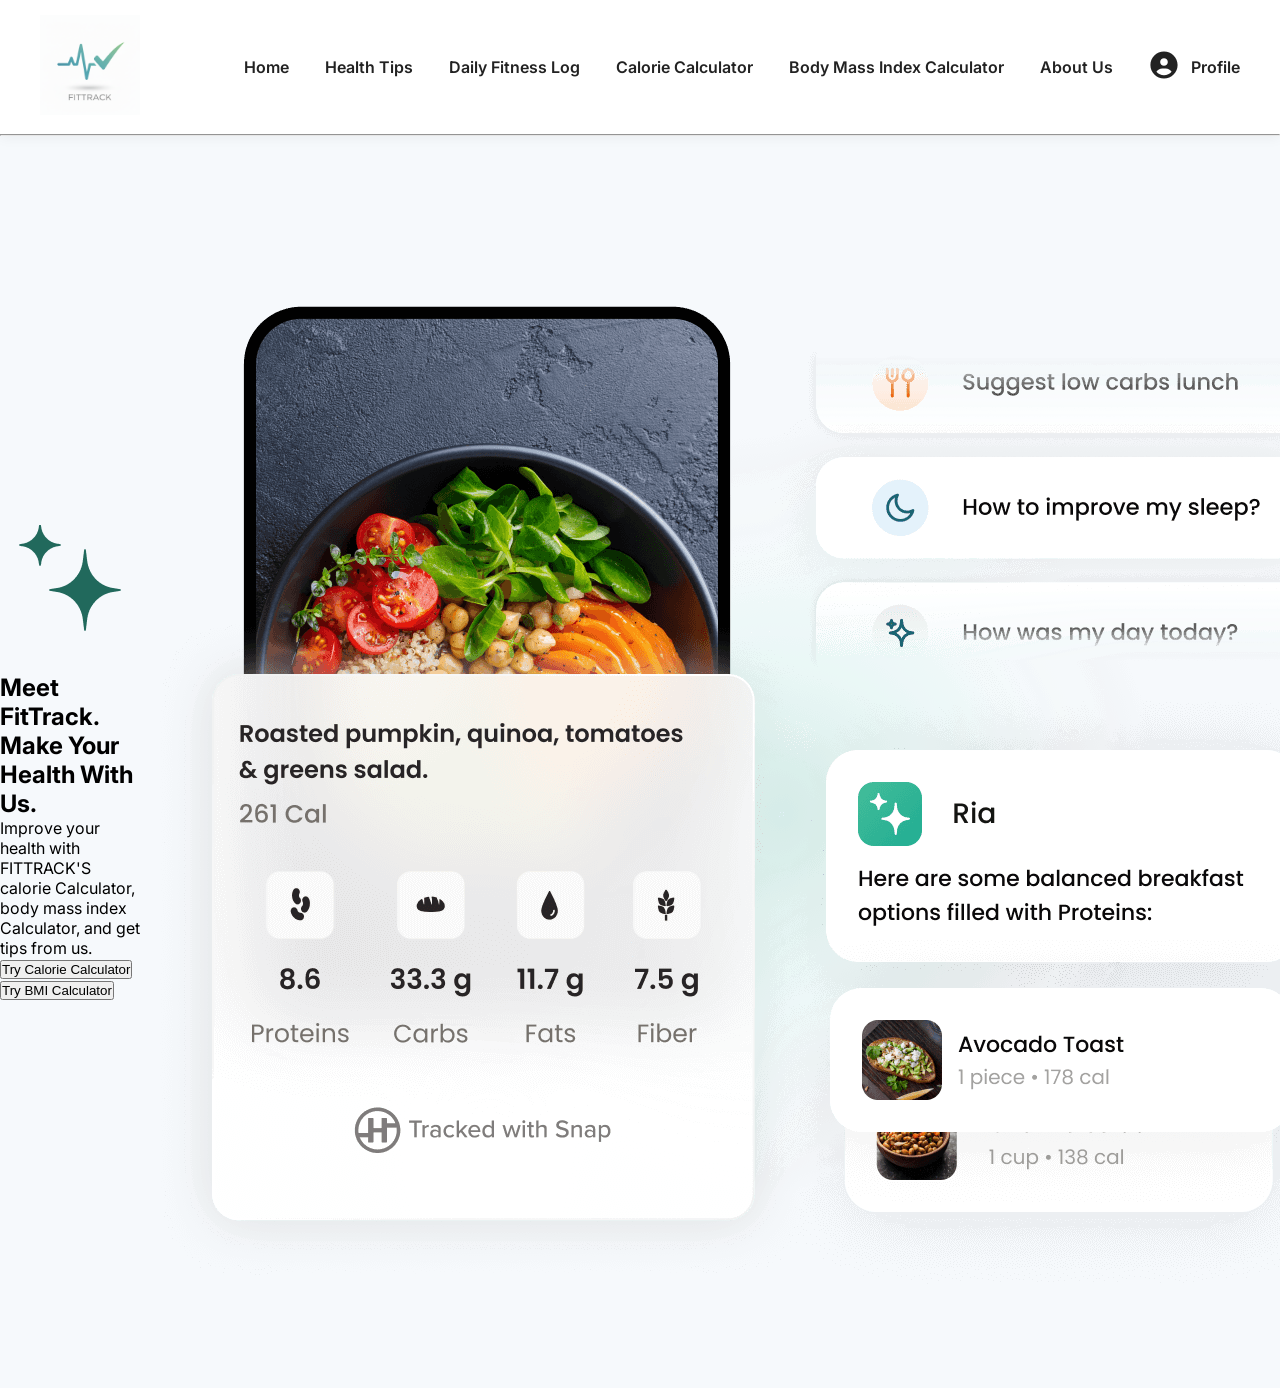
==== index.html @ a185b59d "yahya doctor" ====
<!DOCTYPE html>
<html lang="en">

<head>
    <meta charset="UTF-8">
    <meta name="viewport" content="width=device-width, initial-scale=1.0">
    <title>FitTrack – Your Daily Wellness Companion</title>
    <meta name="description"
        content="FitTrack is your simple daily wellness companion.
Log your workouts, track your progress, and get quick health tips that keep you motivated every day. With smart JS-based reminders, FitTrack gently nudges you to stay consistent—so building healthy habits feels easy and natural.">
    <link rel="icon" href="logo.png">
    <link rel="stylesheet" href="style.css">
    <style>
        @import url('https://fonts.googleapis.com/css2?family=Inter:ital,opsz,wght@0,14..32,100..900;1,14..32,100..900&family=Mozilla+Headline:wght@200..700&family=Nata+Sans:wght@100..900&family=Nunito+Sans:ital,opsz,wght@0,6..12,200..1000;1,6..12,200..1000&family=Open+Sans:ital,wght@0,300..800;1,300..800&family=Roboto+Mono:ital,wght@0,100..700;1,100..700&family=Roboto:ital,wght@0,100..900;1,100..900&family=Stack+Sans+Text:wght@200..700&display=swap');
    </style>
</head>

<body>
    <section class="header">
        <div class="navbar">
            <div class="logo">
                <a href="index.html"><img src="logo.png" alt="logo"></a>
            </div>
            <div class="tabs">
                <nav>
                    <ul>
                        <li><a href="index.html">Home</a></li>
                        <li><a href="healthtips.html">Health Tips</a></li>
                        <li><a href="dailyfitnesslog.html">Daily Fitness Log</a></li>
                        <li><a href="calorietracker.html">Calorie Calculator</a></li>
                        <li><a href="bodymassindextracker.html">Body Mass Index Calculator</a></li>
                        <li><a href="aboutus.html">About Us</a></li>
                    </ul>
                </nav>

                <div class="profile">
                    <div class="icon">
                        <a href="profile.html"><svg xmlns="http://www.w3.org/2000/svg" viewBox="0 0 640 640">
                                <path
                                    d="M463 448.2C440.9 409.8 399.4 384 352 384L288 384C240.6 384 199.1 409.8 177 448.2C212.2 487.4 263.2 512 320 512C376.8 512 427.8 487.3 463 448.2zM64 320C64 178.6 178.6 64 320 64C461.4 64 576 178.6 576 320C576 461.4 461.4 576 320 576C178.6 576 64 461.4 64 320zM320 336C359.8 336 392 303.8 392 264C392 224.2 359.8 192 320 192C280.2 192 248 224.2 248 264C248 303.8 280.2 336 320 336z" />
                            </svg></a>
                    </div>
                    <div><a href="profile.html">Profile</a></div>
                </div>
            </div>
        </div>
    </section>
    <hr>

    <section class="main">
        <div class="first">
            <div class="left">
                <img src="Sparkle.png" alt="icon">
                <h2><span>Meet FitTrack.</span><br>Make Your Health With Us.</h2>
                <p>Improve your health with FITTRACK'S calorie Calculator, body mass index Calculator, and get tips from us.
                </p>
                <button>Try Calorie Calculator</button>
                <button>Try BMI Calculator</button>
            </div>
            <div class="right">
                <img src="Ba.png">
            </div>
        </div>
    </section>

</body>

</html>
---- style.css ----
* {
  margin: 0;
  padding: 0;
}
body {
  font-family: "Inter", sans-serif;
  font-optical-sizing: auto;
  font-style: normal;
  background: #f6f9fc;
}

/* ----- NAVBAR ----- */
.header {
  width: 100%;
  background: #ffffff;
  box-shadow: 0 4px 12px rgba(0, 0, 0, 0.05);
  position: sticky;
  top: 0;
  z-index: 100;
}

.navbar {
  max-width: 1200px;
  padding: 15px 40px;
  margin: auto;
  display: flex;
  justify-content: space-between;
  align-items: center;
}

/* Logo */
.logo img {
  height: 100px;
  width: auto;
}

/* Tabs */
.tabs {
  display: flex;
  justify-content: space-evenly;
  align-items: center;
}

.tabs nav ul {
  display: flex;
  list-style: none;
  gap: 28px;
}

.tabs nav ul li a {
  text-decoration: none;
  color: #222;
  font-weight: 600;
  font-size: 16px;
  padding: 8px 4px;
  transition: 0.3s ease;
  border-bottom: 3px solid transparent;
}

.tabs nav ul li a:hover {
  color: #28a745;
  /* Fitness green */
  border-bottom: 3px solid #28a745;
}

/* Profile Section */
.profile {
  display: flex;
  align-items: center;
  gap: 10px;
  margin-left: 30px;
}

.profile svg {
  width: 34px;
  height: 34px;
  fill: #222;
  transition: 0.3s;
}

.profile svg:hover {
  fill: #28a745;
}

.profile a {
  text-decoration: none;
  color: #222;
  font-weight: 600;
  transition: 0.3s;
}

.profile a:hover {
  color: #28a745;
}

/* Responsive */
@media (max-width: 850px) {
  .tabs nav ul {
    gap: 15px;
  }
}

@media (max-width: 650px) {
  .navbar {
    flex-direction: column;
    gap: 15px;
  }
}

/*----------------main-----------------*/

.first{
    height: auto;
    display: flex;
    justify-content: space-evenly;
    align-items: center;
}
.left
{
    
}
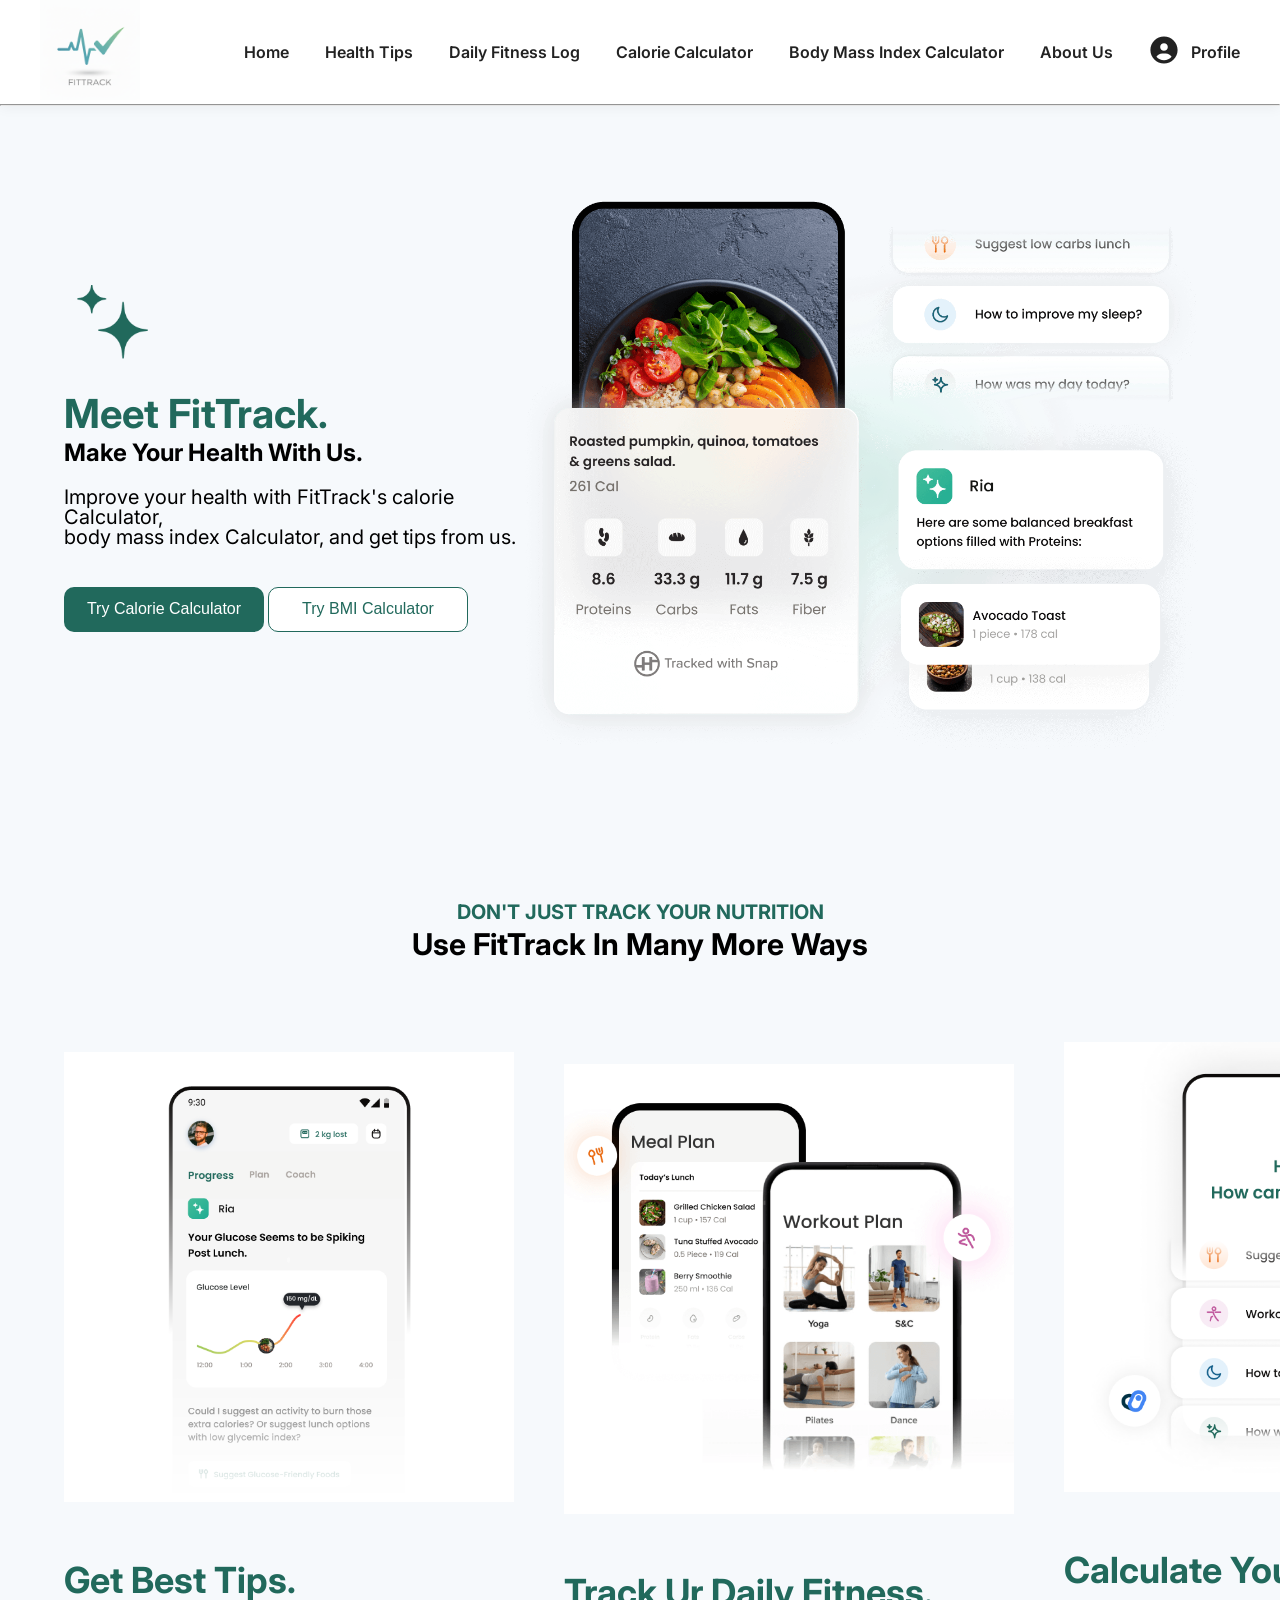
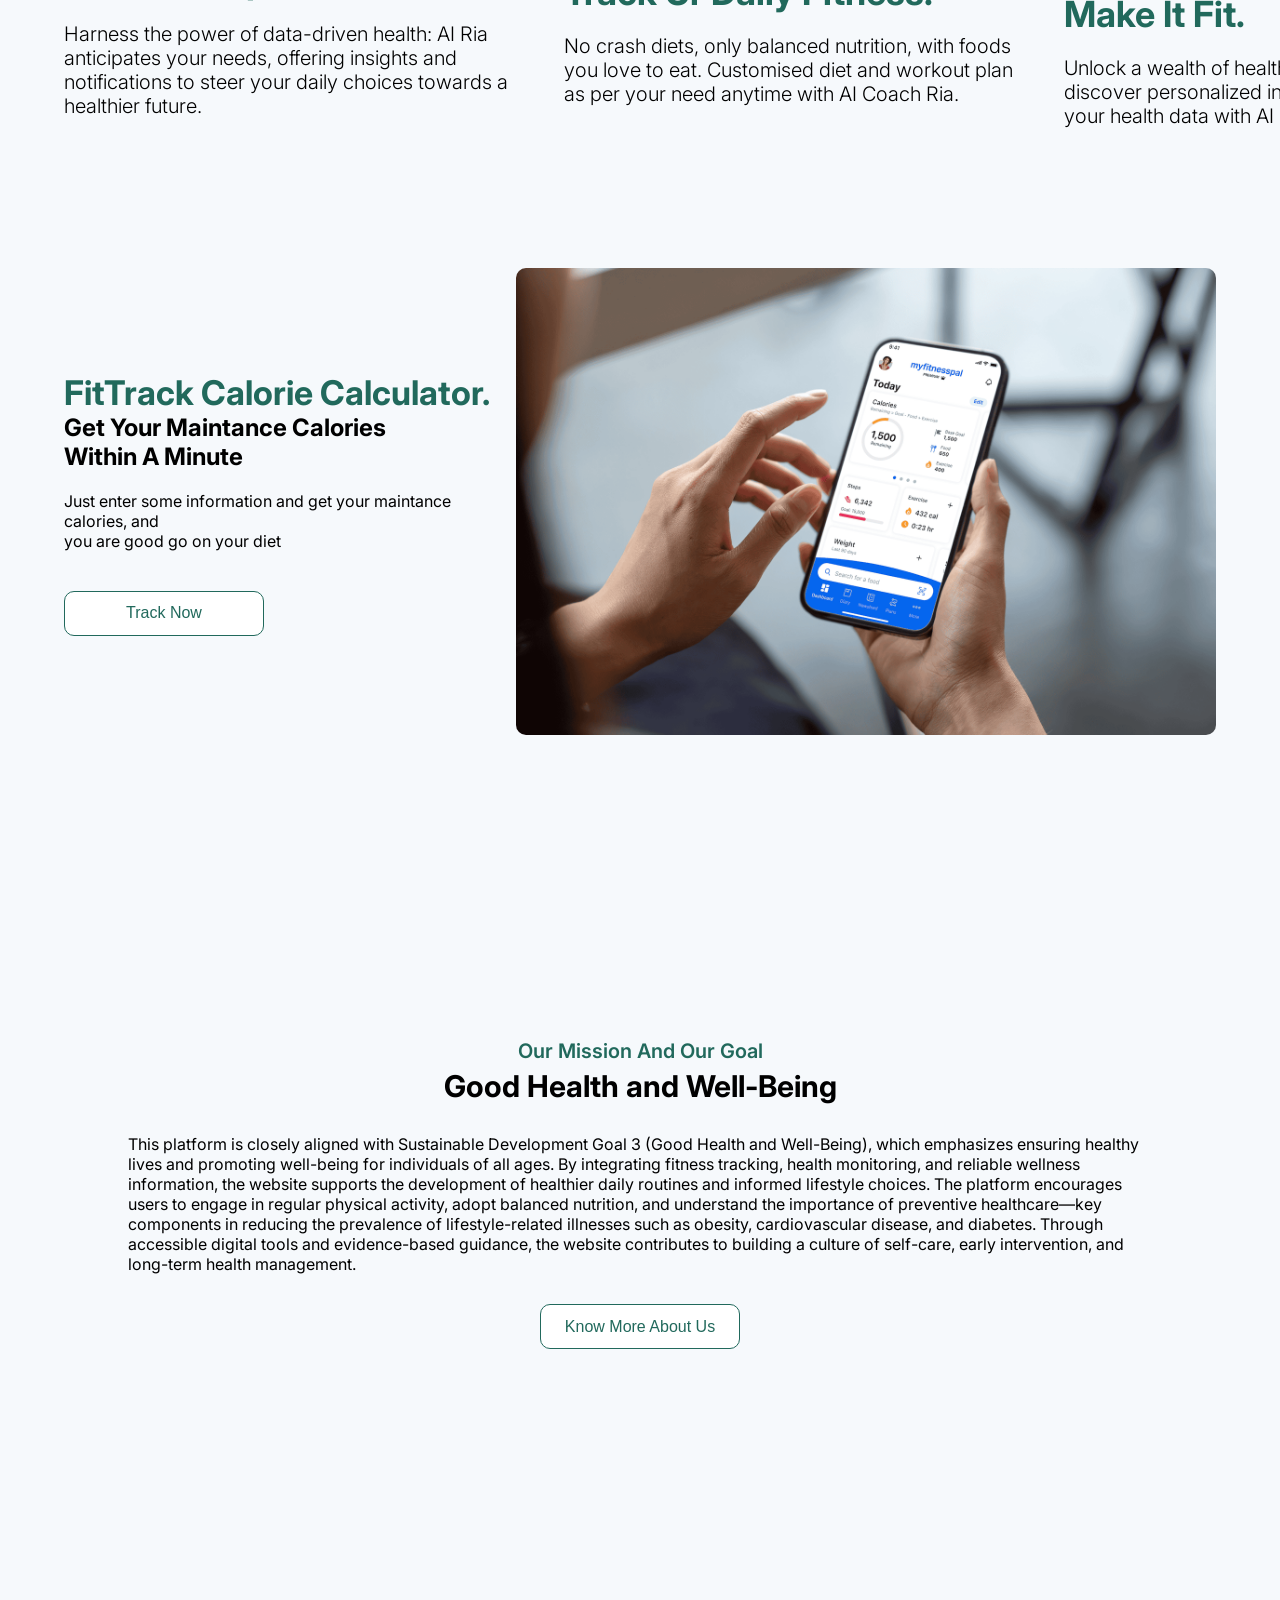
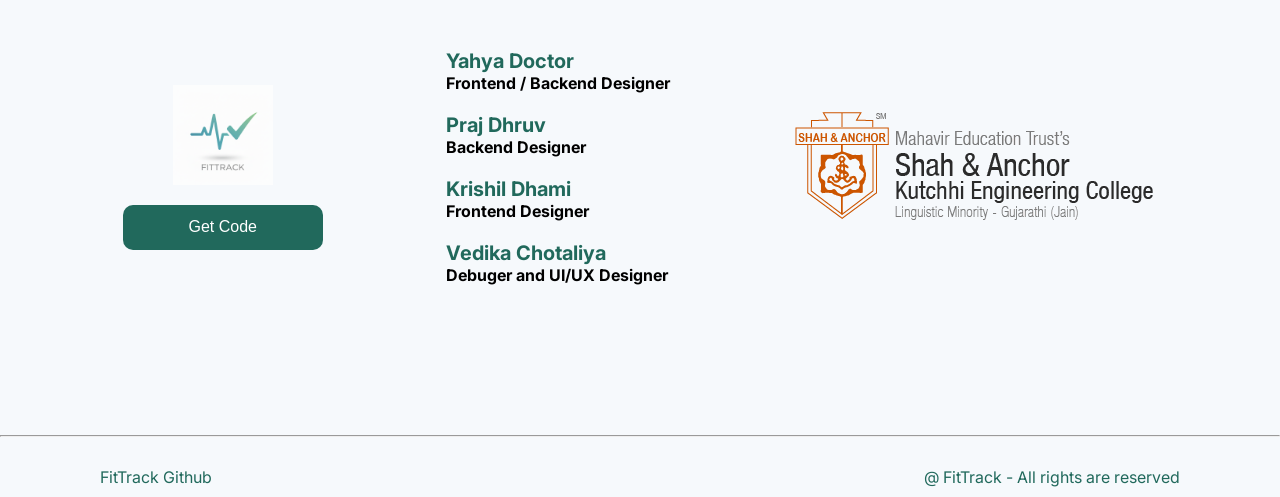
==== commit 76090c0b: "updated something" ====
--- a/index.html
+++ b/index.html
@@ -51,15 +51,107 @@
         <div class="first">
             <div class="left">
                 <img src="Sparkle.png" alt="icon">
-                <h2><span>Meet FitTrack.</span><br>Make Your Health With Us.</h2>
-                <p>Improve your health with FITTRACK'S calorie Calculator, body mass index Calculator, and get tips from us.
-                </p>
-                <button>Try Calorie Calculator</button>
-                <button>Try BMI Calculator</button>
+                <h2><span>Meet FitTrack.</span><br>Make Your Health With Us.</h2><br>
+                <p>Improve your health with FitTrack's calorie Calculator,<br> body mass index Calculator, and get tips
+                    from us.
+                </p><br><br>
+                <button id="calorie" class="green">Try Calorie Calculator</button>
+                <button id="BMI" class="white">Try BMI Calculator</button>
             </div>
             <div class="right">
                 <img src="Ba.png">
             </div>
+        </div><br><br><br><br>
+
+        <div class="second">
+            <h1><span>DON'T JUST TRACK YOUR NUTRITION</span><br>Use FitTrack In Many More Ways</h1><br><br><br><br>
+            <div class="row">
+                <div class="card">
+                    <img src="image-food.png" alt="">
+                    <a href="healthtips.html">
+                        <h2>Get Best Tips.</h2>
+                    </a>
+                    <p>Harness the power of data-driven health: AI Ria anticipates your needs, offering insights and
+                        notifications to steer your daily choices towards a healthier future.</p>
+                </div>
+                <div class="card">
+                    <img src="Meal-and-Workout-Mobile-1.png" alt="">
+                    <a href="dailyfitnesslog.html">
+                        <h2>Track Ur Daily Fitness.</h2>
+                    </a>
+                    <p>No crash diets, only balanced nutrition, with foods you love to eat. Customised diet and workout
+                        plan
+                        as per your need anytime with AI Coach Ria.</p>
+                </div>
+                <div class="card">
+                    <img src="Ria-Search.png" alt="">
+                    <a href="bodymassindextracker.html">
+                        <h2>Calculate Your Body And Make It Fit.</h2>
+                    </a>
+                    <p>Unlock a wealth of health information and discover personalized insights tailored based on your
+                        health data with AI Coach Ria.</p>
+                </div>
+            </div>
+        </div><br><br><br><br><br><br><br>
+
+        <div class="first">
+            <div class="left2">
+                <div><span>FitTrack Calorie Calculator.</span></div>
+                <h2>Get Your Maintance Calories <br> Within A Minute</h2><br>
+                <p>Just enter some information and get your maintance calories, and <br> you are good go on your diet
+                </p><br><br>
+                <button class="white">Track Now</button>
+            </div>
+            <div class="right">
+                <img style="border-radius: 10px;" src="choosing-right-caloric-intake.webp" alt="">
+            </div>
+        </div>
+
+        <div class="developers">
+            <div class="text">
+                <span>Our Mission And Our Goal</span>
+                <h2>Good Health and Well-Being </h2>
+            </div>
+            <p>This platform is closely aligned with Sustainable Development Goal 3 (Good Health and Well-Being), which
+                emphasizes ensuring healthy lives and promoting well-being for individuals of all ages. By integrating
+                fitness tracking, health monitoring, and reliable wellness information, the website supports the
+                development of healthier daily routines and informed lifestyle choices.
+                The platform encourages users to engage in regular physical activity, adopt balanced nutrition, and
+                understand the importance of preventive healthcare—key components in reducing the prevalence of
+                lifestyle-related illnesses such as obesity, cardiovascular disease, and diabetes. Through accessible
+                digital tools and evidence-based guidance, the website contributes to building a culture of self-care,
+                early intervention, and long-term health management.</p>
+            <button class="white">Know More About Us</button>
+        </div>
+    </section>
+
+    <section class="foot">
+        <div class="footer">
+            <div class="one">
+                <img src="logo.png" alt="">
+                <button class="green">Get Code</button>
+            </div>
+            <div class="two">
+                <h3>Yahya Doctor</h3>
+                <h4>Frontend / Backend Designer</h4><br>
+                <h3>Praj Dhruv</h3>
+                <h4>Backend Designer</h4><br>
+                <h3>Krishil Dhami</h3>
+                <h4>Frontend Designer</h4><br>
+                <h3>Vedika Chotaliya</h3>
+                <h4>Debuger and UI/UX Designer</h4>
+            </div>
+            <div class="three">
+                <img src="ShahAnchor-logo-v1.png" alt="">
+            </div>
+        </div>
+        <hr>
+        <div class="end">
+            <p>
+                <a href="index.html">FitTrack</a>
+                <a href="https://github.com/Yahya-doc">Github</a>
+            </p>
+            <p>@ FitTrack - All rights are reserved</p>
         </div>
     </section>
 
--- a/style.css
+++ b/style.css
@@ -21,7 +21,7 @@
 
 .navbar {
   max-width: 1200px;
-  padding: 15px 40px;
+  padding: 0px 40px;
   margin: auto;
   display: flex;
   justify-content: space-between;
@@ -58,9 +58,8 @@
 }
 
 .tabs nav ul li a:hover {
-  color: #28a745;
-  /* Fitness green */
-  border-bottom: 3px solid #28a745;
+  color: #21695c;
+  border-bottom: 3px solid #21695c;
 }
 
 /* Profile Section */
@@ -79,7 +78,7 @@
 }
 
 .profile svg:hover {
-  fill: #28a745;
+  fill: #21695c;
 }
 
 .profile a {
@@ -90,7 +89,7 @@
 }
 
 .profile a:hover {
-  color: #28a745;
+  color: #21695c;
 }
 
 /* Responsive */
@@ -109,13 +108,173 @@
 
 /*----------------main-----------------*/
 
-.first{
-    height: auto;
-    display: flex;
-    justify-content: space-evenly;
-    align-items: center;
-}
-.left
-{
-    
+.first {
+  margin: auto;
+  width: 90vw;
+  height: auto;
+  display: flex;
+  justify-content: space-evenly;
+  align-items: center;
+}
+.left img {
+  width: 100px;
+  height: auto;
+}
+.left h1 {
+  color: #222;
+  font-size: 35px;
+  font-weight: bold;
+}
+.left span {
+  font-size: 40px;
+  color: #21695c;
+  font-weight: bold;
+  padding-bottom: 50px;
+}
+.left p {
+  font-size: 20px;
+  font-weight: 400;
+  line-height: 20px;
+}
+.right img {
+  width: 700px;
+  height: auto;
+}
+button {
+  width: 200px;
+  height: 45px;
+  border-radius: 10px;
+  text-align: center;
+  font-size: 16px;
+  font-weight: 500;
+}
+.green {
+  background-color: #21695c;
+  color: #ffffff;
+  border: none;
+}
+.green:hover {
+  background-color: #ffffff;
+  color: #21695c;
+  border: 1px solid #21695c;
+}
+.white:hover {
+  background-color: #21695c;
+  color: #ffffff;
+  border: none;
+}
+.white {
+  background-color: #ffffff;
+  color: #21695c;
+  border: 1px solid #21695c;
+}
+.second {
+  margin: auto;
+  width: 90vw;
+  height: auto;
+}
+.second h1 span {
+  font-size: 20px;
+  color: #21695c;
+}
+.second h1 {
+  text-align: center;
+  font-size: 30px;
+  font-weight: bold;
+}
+.row {
+  margin: auto;
+  /* padding: 50px; */
+  display: flex;
+  justify-content: space-evenly;
+  align-items: center;
+  gap: 50px;
+}
+.card a {
+  text-decoration: none;
+  font-size: 24px;
+  font-weight: 700;
+  margin-bottom: 20px;
+  color: #21695c;
+}
+.card img {
+  width: 450px;
+  height: auto;
+  margin-bottom: 50px;
+}
+.card p {
+  font-size: 20px;
+  font-weight: 300;
+  margin-top: 20px;
+}
+.left2 span {
+  color: #21695c;
+  font-size: 34px;
+  font-weight: bold;
+}
+.developers {
+  display: flex;
+  flex-direction: column;
+  justify-content: center;
+  align-items: center;
+  width: 80vw;
+  margin: auto;
+  padding: 300px 50px;
+  gap: 30px;
+}
+.text {
+  display: flex;
+  flex-direction: column;
+  justify-content: center;
+  align-items: center;
+  gap: 5px;
+  text-align: center;
+}
+.text span {
+  color: #21695c;
+  font-size: 20px;
+  font-weight: 600;
+}
+.text h2 {
+  font-size: 30px;
+  font-weight: bold;
+}
+.text p {
+  font-size: 16px;
+  line-height: 25px;
+  word-spacing: 2px;
+  font-weight: 400;
+}
+.footer {
+  display: flex;
+  justify-content: space-evenly;
+  align-items: center;
+  padding-bottom: 150px;
+}
+.one{
+  display: flex;
+  flex-direction: column;
+  justify-content: center;
+  align-items: center;
+  gap: 20px;
+}
+.one img {
+  width: 100px;
+  height: auto;
+}
+.two h3{
+color: #21695c;
+font-size: 20px;
+font-weight: 700;
+}
+.end{
+  display: flex;
+  justify-content: space-between;
+  align-items: center;
+  padding: 30px 100px 10px 100px;
+  color: #21695c;
+}
+.end p a{
+  text-decoration: none;
+  color: #21695c;
 }
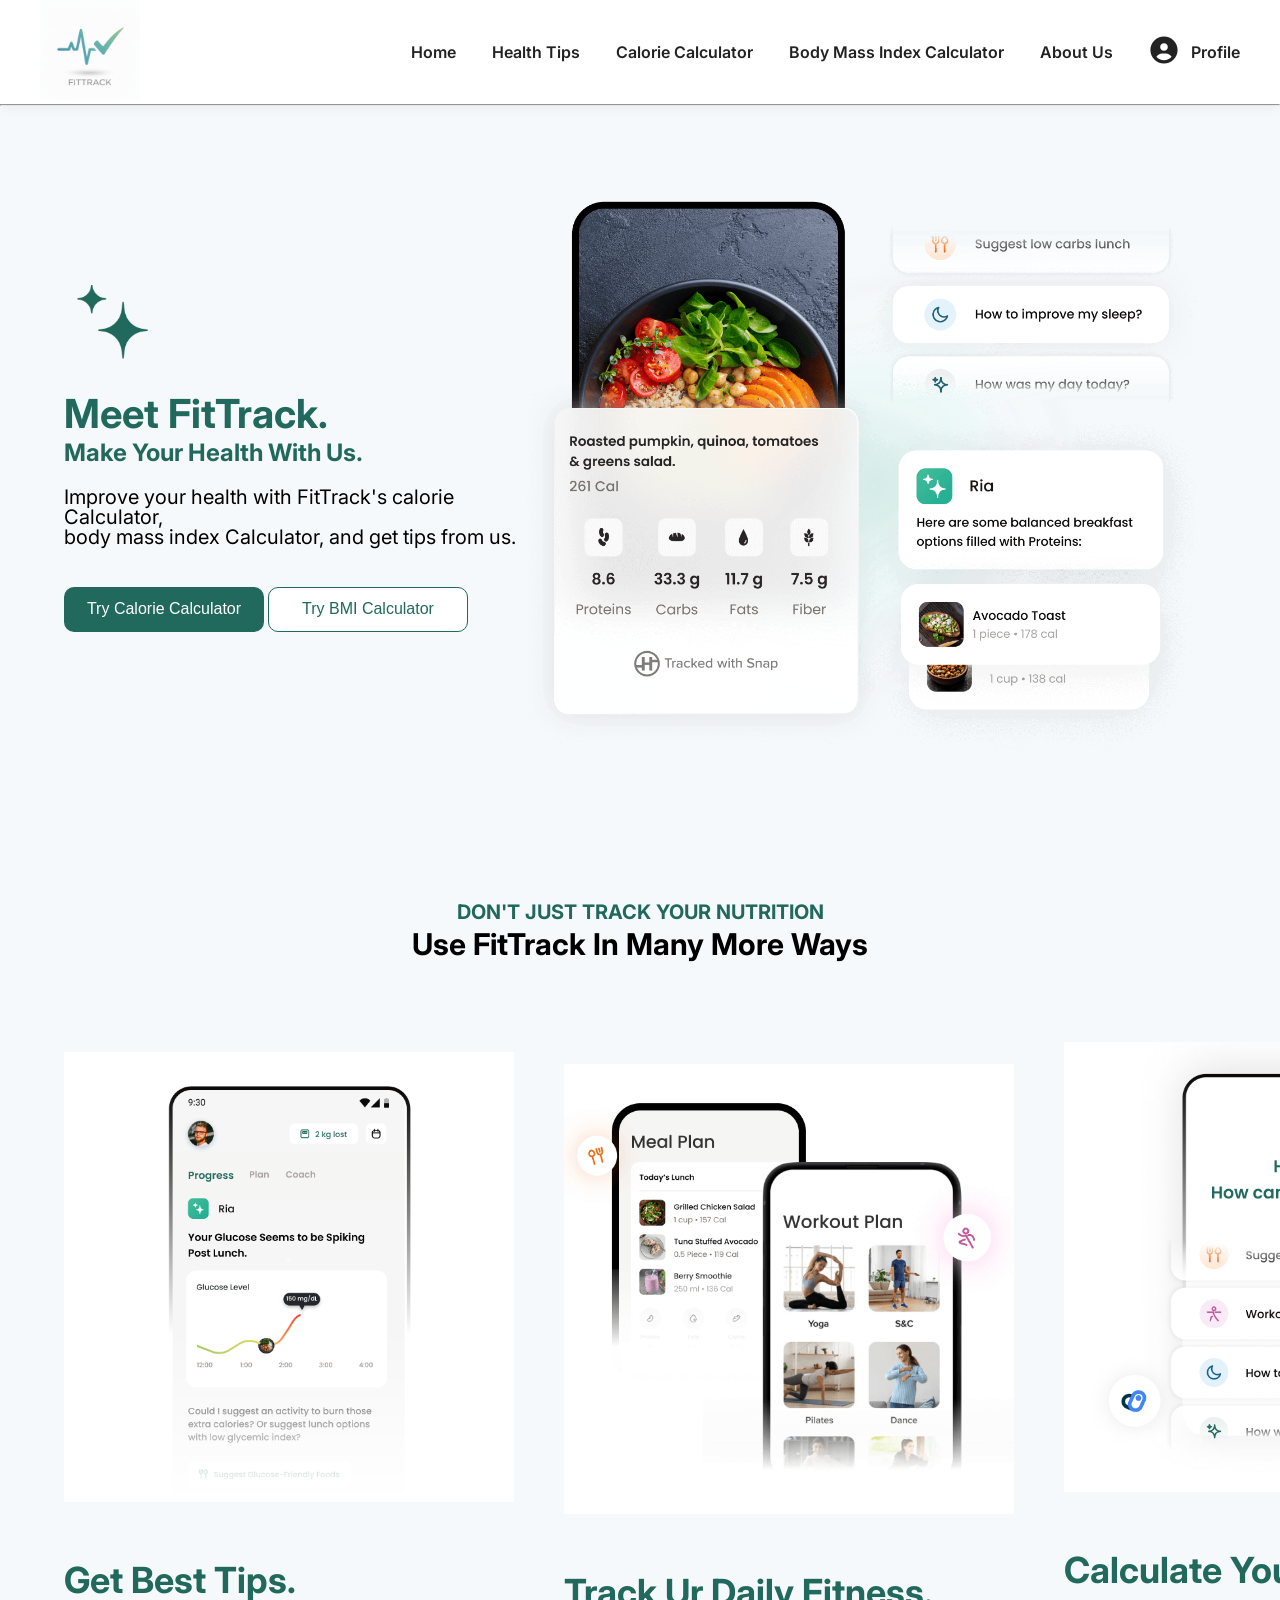
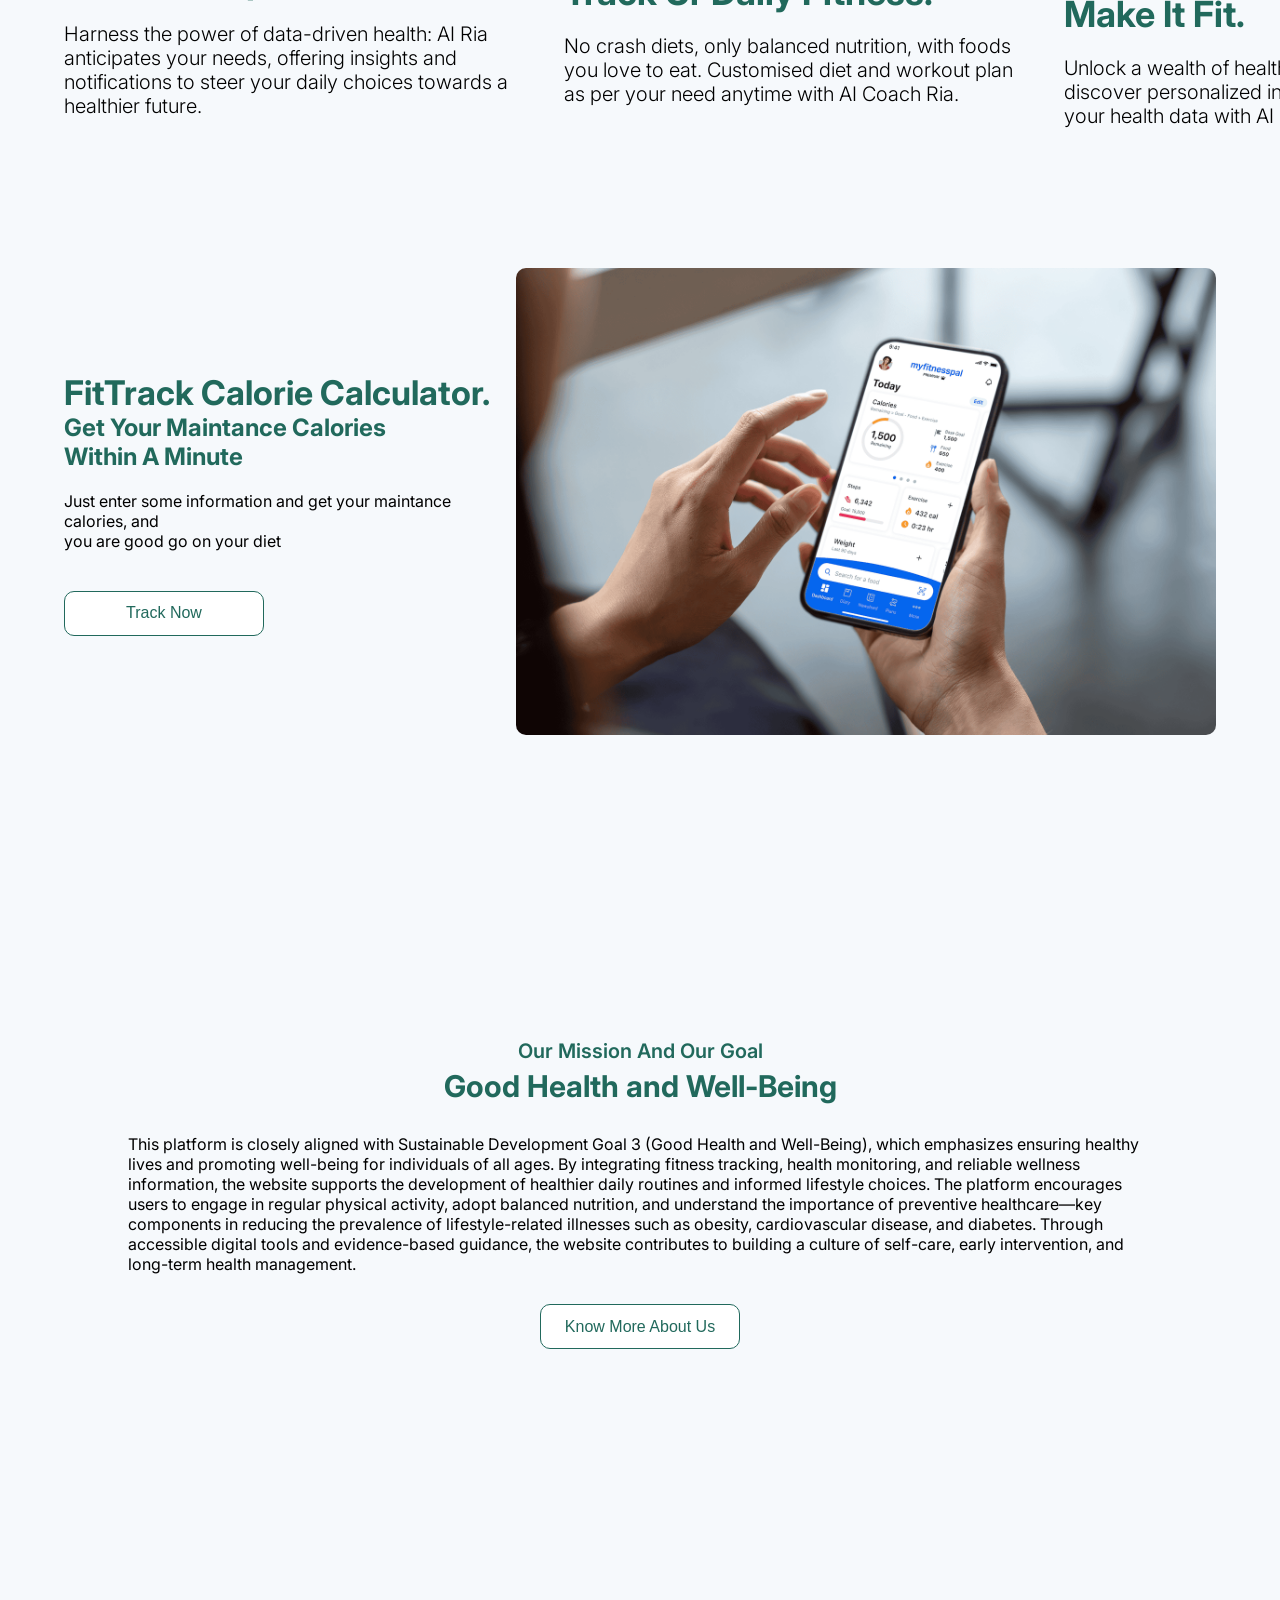
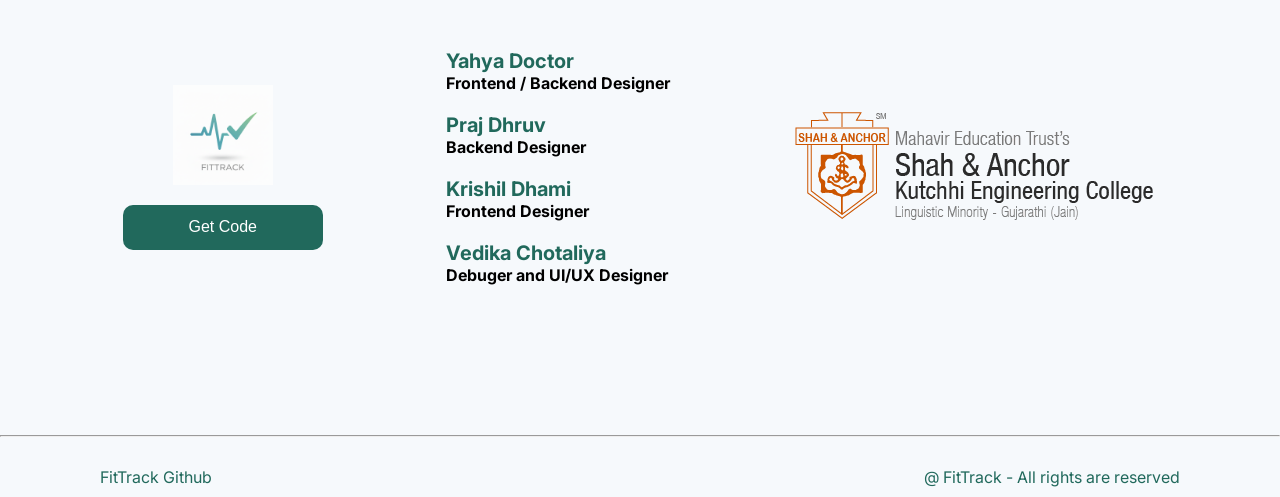
==== commit 33a189d8: "updated something" ====
--- a/index.html
+++ b/index.html
@@ -26,7 +26,6 @@
                     <ul>
                         <li><a href="index.html">Home</a></li>
                         <li><a href="healthtips.html">Health Tips</a></li>
-                        <li><a href="dailyfitnesslog.html">Daily Fitness Log</a></li>
                         <li><a href="calorietracker.html">Calorie Calculator</a></li>
                         <li><a href="bodymassindextracker.html">Body Mass Index Calculator</a></li>
                         <li><a href="aboutus.html">About Us</a></li>
@@ -149,7 +148,7 @@
         <div class="end">
             <p>
                 <a href="index.html">FitTrack</a>
-                <a href="https://github.com/Yahya-doc">Github</a>
+                <a href="https://github.com/Yahya-doc/FitTrack">Github</a>
             </p>
             <p>@ FitTrack - All rights are reserved</p>
         </div>
--- a/style.css
+++ b/style.css
@@ -7,6 +7,15 @@
   font-optical-sizing: auto;
   font-style: normal;
   background: #f6f9fc;
+}
+h3 {
+  color: #21695c;
+}
+h2 {
+  color: #21695c;
+}
+span {
+  color: #21695c;
 }
 
 /* ----- NAVBAR ----- */
@@ -158,6 +167,7 @@
   color: #21695c;
   border: 1px solid #21695c;
 }
+
 .white:hover {
   background-color: #21695c;
   color: #ffffff;
@@ -251,7 +261,7 @@
   align-items: center;
   padding-bottom: 150px;
 }
-.one{
+.one {
   display: flex;
   flex-direction: column;
   justify-content: center;
@@ -262,19 +272,209 @@
   width: 100px;
   height: auto;
 }
-.two h3{
-color: #21695c;
-font-size: 20px;
-font-weight: 700;
-}
-.end{
+.two h3 {
+  color: #21695c;
+  font-size: 20px;
+  font-weight: 700;
+}
+.end {
   display: flex;
   justify-content: space-between;
   align-items: center;
   padding: 30px 100px 10px 100px;
   color: #21695c;
 }
-.end p a{
+.end p a {
   text-decoration: none;
   color: #21695c;
-}+}
+
+/******************************** calorie calculator *******************************/
+
+.calculator {
+  width: 90vw;
+  margin: auto;
+}
+.calc {
+  margin: 100px;
+  gap: 250px;
+  margin-top: 50px;
+  display: flex;
+  justify-content: space-evenly;
+  align-items: center;
+}
+.calc h2 {
+  font-size: 35px;
+  font-weight: bold;
+}
+.calc p {
+  padding-top: 20px;
+  /* width: 60%; */
+  font-size: 16px;
+  font-weight: 500;
+  line-height: 20px;
+}
+.input {
+  display: flex;
+  flex-direction: column;
+  justify-content: center;
+  gap: 10px;
+  /* align-items: center; */
+}
+.points {
+  /* text-decoration: #21695c; */
+  font-size: 24px;
+  font-weight: 500;
+  margin: 100px 10px 100px 10px;
+  display: flex;
+  justify-content: space-evenly;
+  align-items: center;
+}
+.points img {
+  border-radius: 8px;
+  width: 500px;
+  height: auto;
+}
+.content {
+  width: 80vw;
+  margin: auto;
+}
+.content h3 {
+  font-size: 30px;
+  font-weight: bold;
+}
+.content span {
+  font-size: 20px;
+  font-weight: 400;
+  line-height: 30px;
+}
+.content p {
+  font-size: 16px;
+  font-weight: 400;
+  line-height: 25px;
+}
+.output {
+  width: 60vw;
+  margin: auto;
+  /* text-align: center; */
+  display: flex;
+  flex-direction: column;
+  /* justify-content: ; */
+}
+.intro {
+  margin: 80px;
+  gap: 200px;
+}
+.intro h2 {
+  font-size: 30px;
+  font-weight: bold;
+  padding-bottom: 5px;
+}
+.intro img {
+  border-radius: 8px;
+  width: 700px;
+  height: auto;
+}
+.tips {
+  width: 80vw;
+  margin: auto;
+}
+.tips h1 {
+  font-size: 35px;
+  font-weight: bold;
+  color: #21695c;
+}
+.tips li {
+  color: #21695c;
+  font-weight: 700;
+  font-size: 28px;
+  padding-bottom: 10px;
+}
+.tips p {
+  font-size: 20px;
+  font-weight: 400;
+}
+.plans {
+  width: 80vw;
+  margin: auto;
+}
+.plans h1 {
+  font-size: 40px;
+  font-weight: bold;
+  color: #21695c;
+  padding-bottom: 50px;
+}
+.plan {
+  gap: 350px;
+  display: flex;
+  justify-content: space-evenly;
+  align-items: self-start;
+}
+.plan h2 {
+  font-size: 24px;
+  font-weight: 500;
+  color: #21695c;
+  padding-bottom: 20px;
+}
+.plan li {
+  padding-bottom: 25px;
+  font-size: 20px;
+  font-weight: 400;
+}
+.plan p {
+  padding-top: 10px;
+  font-size: 16px;
+  line-height: 25px;
+}
+.about {
+  padding: 50px;
+}
+
+.sdg {
+  padding-top: 50px;
+  margin: auto;
+  width: 80vw;
+  display: flex;
+  justify-content: space-evenly;
+  align-items: flex-start;
+}
+.dsg {
+  width: 300px;
+  background: #ffffff;
+  border: 2px solid #21695c;
+  border-radius: 14px;
+  padding: 18px;
+  color: #21695c;
+  font-family: Arial, sans-serif;
+  box-shadow: 0 4px 15px rgba(0, 0, 0, 0.08);
+  transition: 0.3s ease;
+}
+
+.dsg:hover {
+  transform: translateY(-5px);
+  box-shadow: 0 6px 18px rgba(0, 0, 0, 0.15);
+}
+
+.dsg h1 {
+  font-size: 18px;
+  margin-bottom: 8px;
+  color: #21695c;
+}
+
+.dsg p {
+  font-size: 14px;
+  line-height: 1.5;
+  color: #333333;
+}
+.dsg:nth-child(odd) {
+  transform: translateY(-20px);
+}
+
+.dsg:nth-child(even) {
+  transform: translateY(20px);
+}
+
+/* Keep hover effect smooth */
+.dsg:hover {
+  transform: translateY(-5px) scale(1.03) !important;
+}
